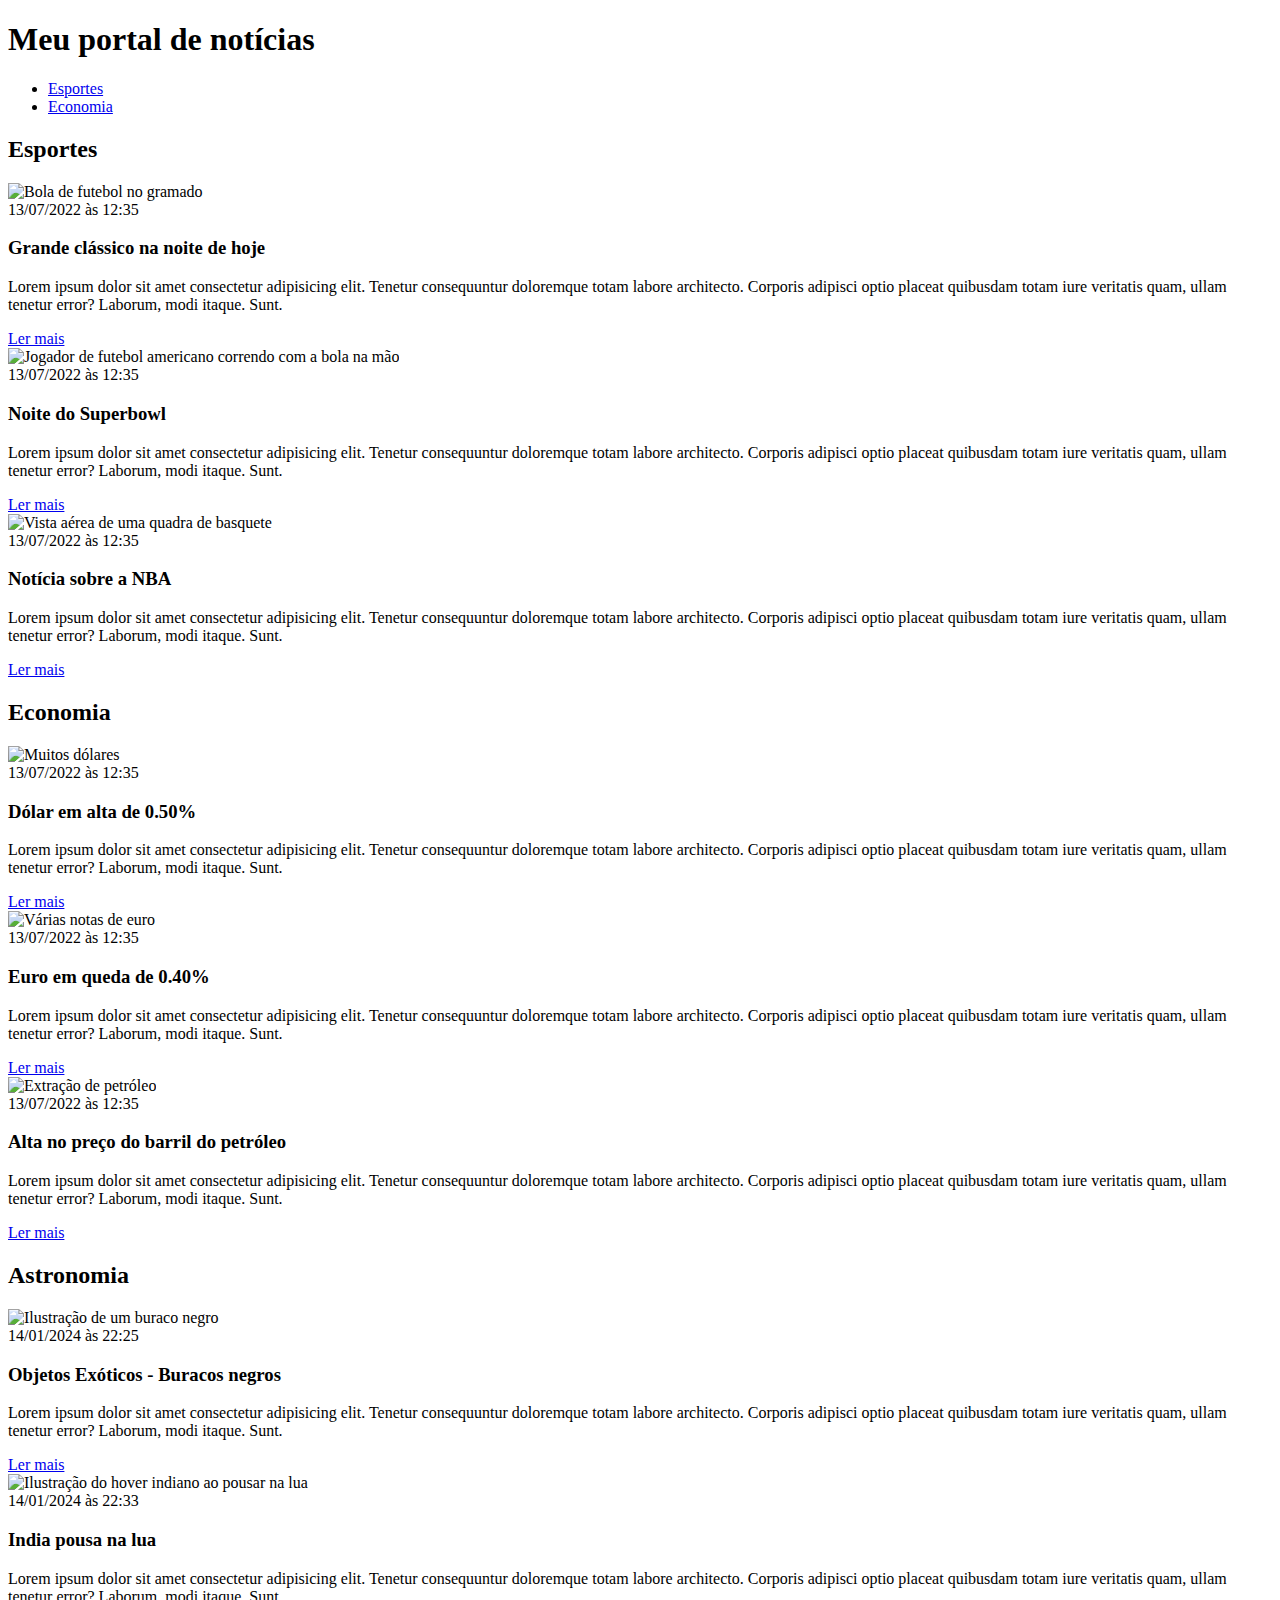
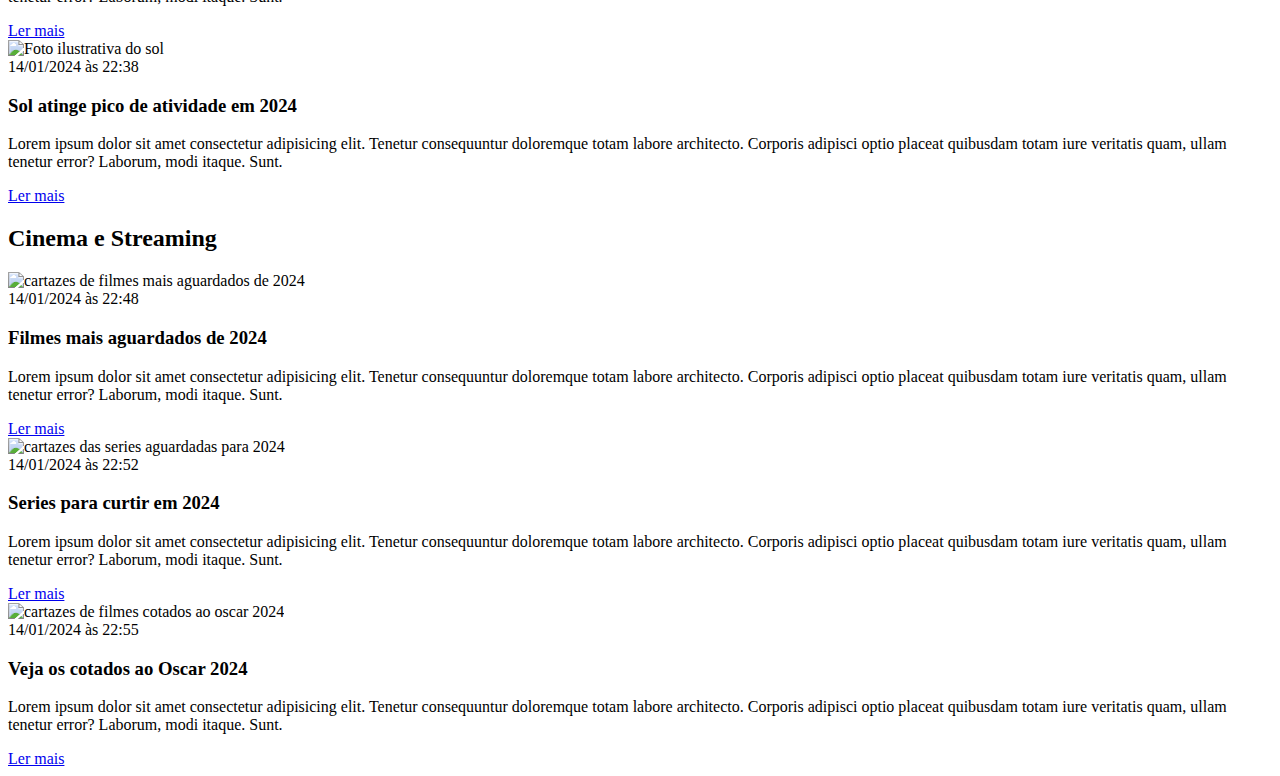
==== index.html @ c01b6b6f "Add arquivo index html do exercicio" ====
<!DOCTYPE html>
<html lang="pt-BR">
<head>
    <meta charset="UTF-8">
    <meta http-equiv="X-UA-Compatible" content="IE=edge">
    <meta name="viewport" content="width=device-width, initial-scale=1.0">
    <title>Meu portal de notícias</title>
    <link rel="stylesheet" href="./main.css" />
</head>
<body>
    <header>
        <div class="container">
            <h1>Meu portal de notícias</h1>
            <nav>
                <ul>
                    <li>
                        <a href="#sports" title="Ir para a seção de esportes">Esportes</a>
                    </li>
                    <li>
                        <a href="#economy" title="Ir para a seção de notícias">Economia</a>
                    </li>
                </ul>
            </nav>
        </div>
    </header>
    <section id="sports">
        <div class="container">
            <h2>Esportes</h2>
            <div class="articles">
                <article>
                    <img src="./imagens/futebol.jpg" alt="Bola de futebol no gramado" />
                    <header>
                        <time>13/07/2022 às 12:35</time>
                    </header>
                    <h3>Grande clássico na noite de hoje</h3>
                    <p>
                        Lorem ipsum dolor sit amet consectetur adipisicing elit. Tenetur consequuntur doloremque totam labore architecto. Corporis adipisci optio placeat quibusdam totam iure veritatis quam, ullam tenetur error? Laborum, modi itaque. Sunt.
                    </p>
                    <a href="#" title="Leia a notícia completa">Ler mais</a>
                </article>
                <article>
                    <img src="./imagens/futebol-americano.jpg" alt="Jogador de futebol americano correndo com a bola na mão" />
                    <header>
                        <time>13/07/2022 às 12:35</time>
                    </header>
                    <h3>Noite do Superbowl</h3>
                    <p>
                        Lorem ipsum dolor sit amet consectetur adipisicing elit. Tenetur consequuntur doloremque totam labore architecto. Corporis adipisci optio placeat quibusdam totam iure veritatis quam, ullam tenetur error? Laborum, modi itaque. Sunt.
                    </p>
                    <a href="#" title="Leia a notícia completa">Ler mais</a>
                </article>
                <article>
                    <img src="./imagens/basquete.jpg" title="Vista aérea de uma quadra de basquete" />
                    <header>
                        <time>13/07/2022 às 12:35</time>
                    </header>
                    <h3>Notícia sobre a NBA</h3>
                    <p>
                        Lorem ipsum dolor sit amet consectetur adipisicing elit. Tenetur consequuntur doloremque totam labore architecto. Corporis adipisci optio placeat quibusdam totam iure veritatis quam, ullam tenetur error? Laborum, modi itaque. Sunt.
                    </p>
                    <a href="#" title="Leia a notícia completa">Ler mais</a>
                </article>
            </div>
        </div>
    </section>
    <section id="economy">
        <div class="container">
            <h2>Economia</h2>
            <div class="articles">
                <article>
                    <img src="./imagens/dolares.jpg" alt="Muitos dólares" />
                    <header>
                        <time>13/07/2022 às 12:35</time>
                    </header>
                    <h3>Dólar em alta de 0.50%</h3>
                    <p>
                        Lorem ipsum dolor sit amet consectetur adipisicing elit. Tenetur consequuntur doloremque totam labore architecto. Corporis adipisci optio placeat quibusdam totam iure veritatis quam, ullam tenetur error? Laborum, modi itaque. Sunt.
                    </p>
                    <a href="#" title="Leia a notícia completa">Ler mais</a>
                </article>
                <article>
                    <img src="./imagens/euro.jpg" alt="Várias notas de euro" />
                    <header>
                        <time>13/07/2022 às 12:35</time>
                    </header>
                    <h3>Euro em queda de 0.40%</h3>
                    <p>
                        Lorem ipsum dolor sit amet consectetur adipisicing elit. Tenetur consequuntur doloremque totam labore architecto. Corporis adipisci optio placeat quibusdam totam iure veritatis quam, ullam tenetur error? Laborum, modi itaque. Sunt.
                    </p>
                    <a href="#" title="Leia a notícia completa">Ler mais</a>
                </article>
                <article>
                    <img src="./imagens/petroleo.jpg" alt="Extração de petróleo" />
                    <header>
                        <time>13/07/2022 às 12:35</time>
                    </header>
                    <h3>Alta no preço do barril do petróleo</h3>
                    <p>
                        Lorem ipsum dolor sit amet consectetur adipisicing elit. Tenetur consequuntur doloremque totam labore architecto. Corporis adipisci optio placeat quibusdam totam iure veritatis quam, ullam tenetur error? Laborum, modi itaque. Sunt.
                    </p>
                    <a href="#" title="Leia a notícia completa">Ler mais</a>
                </article>
            </div>
        </div>
    </section>
    <section id="astronomy">
        <div class="container">
            <h2>Astronomia</h2>
            <div class="articles">
                <article>
                    <img src="./imagens/blackhole.jpg" alt="Ilustração de um buraco negro" />
                    <header>
                        <time>14/01/2024 às 22:25</time>
                    </header>
                    <h3>Objetos Exóticos - Buracos negros</h3>
                    <p>
                        Lorem ipsum dolor sit amet consectetur adipisicing elit. Tenetur consequuntur doloremque totam labore architecto. Corporis adipisci optio placeat quibusdam totam iure veritatis quam, ullam tenetur error? Laborum, modi itaque. Sunt.
                    </p>
                    <a href="#" title="Leia a notícia completa">Ler mais</a>
                </article>
                <article>
                    <img src="./imagens/indi_moon.jpg" alt="Ilustração do hover indiano ao pousar na lua" />
                    <header>
                        <time>14/01/2024 às 22:33</time>
                    </header>
                    <h3>India pousa na lua</h3>
                    <p>
                        Lorem ipsum dolor sit amet consectetur adipisicing elit. Tenetur consequuntur doloremque totam labore architecto. Corporis adipisci optio placeat quibusdam totam iure veritatis quam, ullam tenetur error? Laborum, modi itaque. Sunt.
                    </p>
                    <a href="#" title="Leia a notícia completa">Ler mais</a>
                </article>
                <article>
                    <img src="./imagens/sol.jpg" alt="Foto ilustrativa do sol" />
                    <header>
                        <time>14/01/2024 às 22:38</time>
                    </header>
                    <h3>Sol atinge pico de atividade em 2024</h3>
                    <p>
                        Lorem ipsum dolor sit amet consectetur adipisicing elit. Tenetur consequuntur doloremque totam labore architecto. Corporis adipisci optio placeat quibusdam totam iure veritatis quam, ullam tenetur error? Laborum, modi itaque. Sunt.
                    </p>
                    <a href="#" title="Leia a notícia completa">Ler mais</a>
                </article>
            </div>
        </div>
    </section>
    <section id="cinema">
        <div class="container">
            <h2>Cinema e Streaming</h2>
            <div class="articles">
                <article>
                    <img src="./imagens/filmes.jpg" alt="cartazes de filmes mais aguardados de 2024" />
                    <header>
                        <time>14/01/2024 às 22:48</time>
                    </header>
                    <h3>Filmes mais aguardados de 2024</h3>
                    <p>
                        Lorem ipsum dolor sit amet consectetur adipisicing elit. Tenetur consequuntur doloremque totam labore architecto. Corporis adipisci optio placeat quibusdam totam iure veritatis quam, ullam tenetur error? Laborum, modi itaque. Sunt.
                    </p>
                    <a href="#" title="Leia a notícia completa">Ler mais</a>
                </article>
                <article>
                    <img src="./imagens/series.webp" alt="cartazes das series aguardadas para 2024" />
                    <header>
                        <time>14/01/2024 às 22:52</time>
                    </header>
                    <h3>Series para curtir em 2024</h3>
                    <p>
                        Lorem ipsum dolor sit amet consectetur adipisicing elit. Tenetur consequuntur doloremque totam labore architecto. Corporis adipisci optio placeat quibusdam totam iure veritatis quam, ullam tenetur error? Laborum, modi itaque. Sunt.
                    </p>
                    <a href="#" title="Leia a notícia completa">Ler mais</a>
                </article>
                <article>
                    <img src="./imagens/oscar.jpg" alt="cartazes de filmes cotados ao oscar 2024" />
                    <header>
                        <time>14/01/2024 às 22:55</time>
                    </header>
                    <h3>Veja os cotados ao Oscar 2024</h3>
                    <p>
                        Lorem ipsum dolor sit amet consectetur adipisicing elit. Tenetur consequuntur doloremque totam labore architecto. Corporis adipisci optio placeat quibusdam totam iure veritatis quam, ullam tenetur error? Laborum, modi itaque. Sunt.
                    </p>
                    <a href="#" title="Leia a notícia completa">Ler mais</a>
                </article>
            </div>
        </div>
    </section>
</body>
</html>
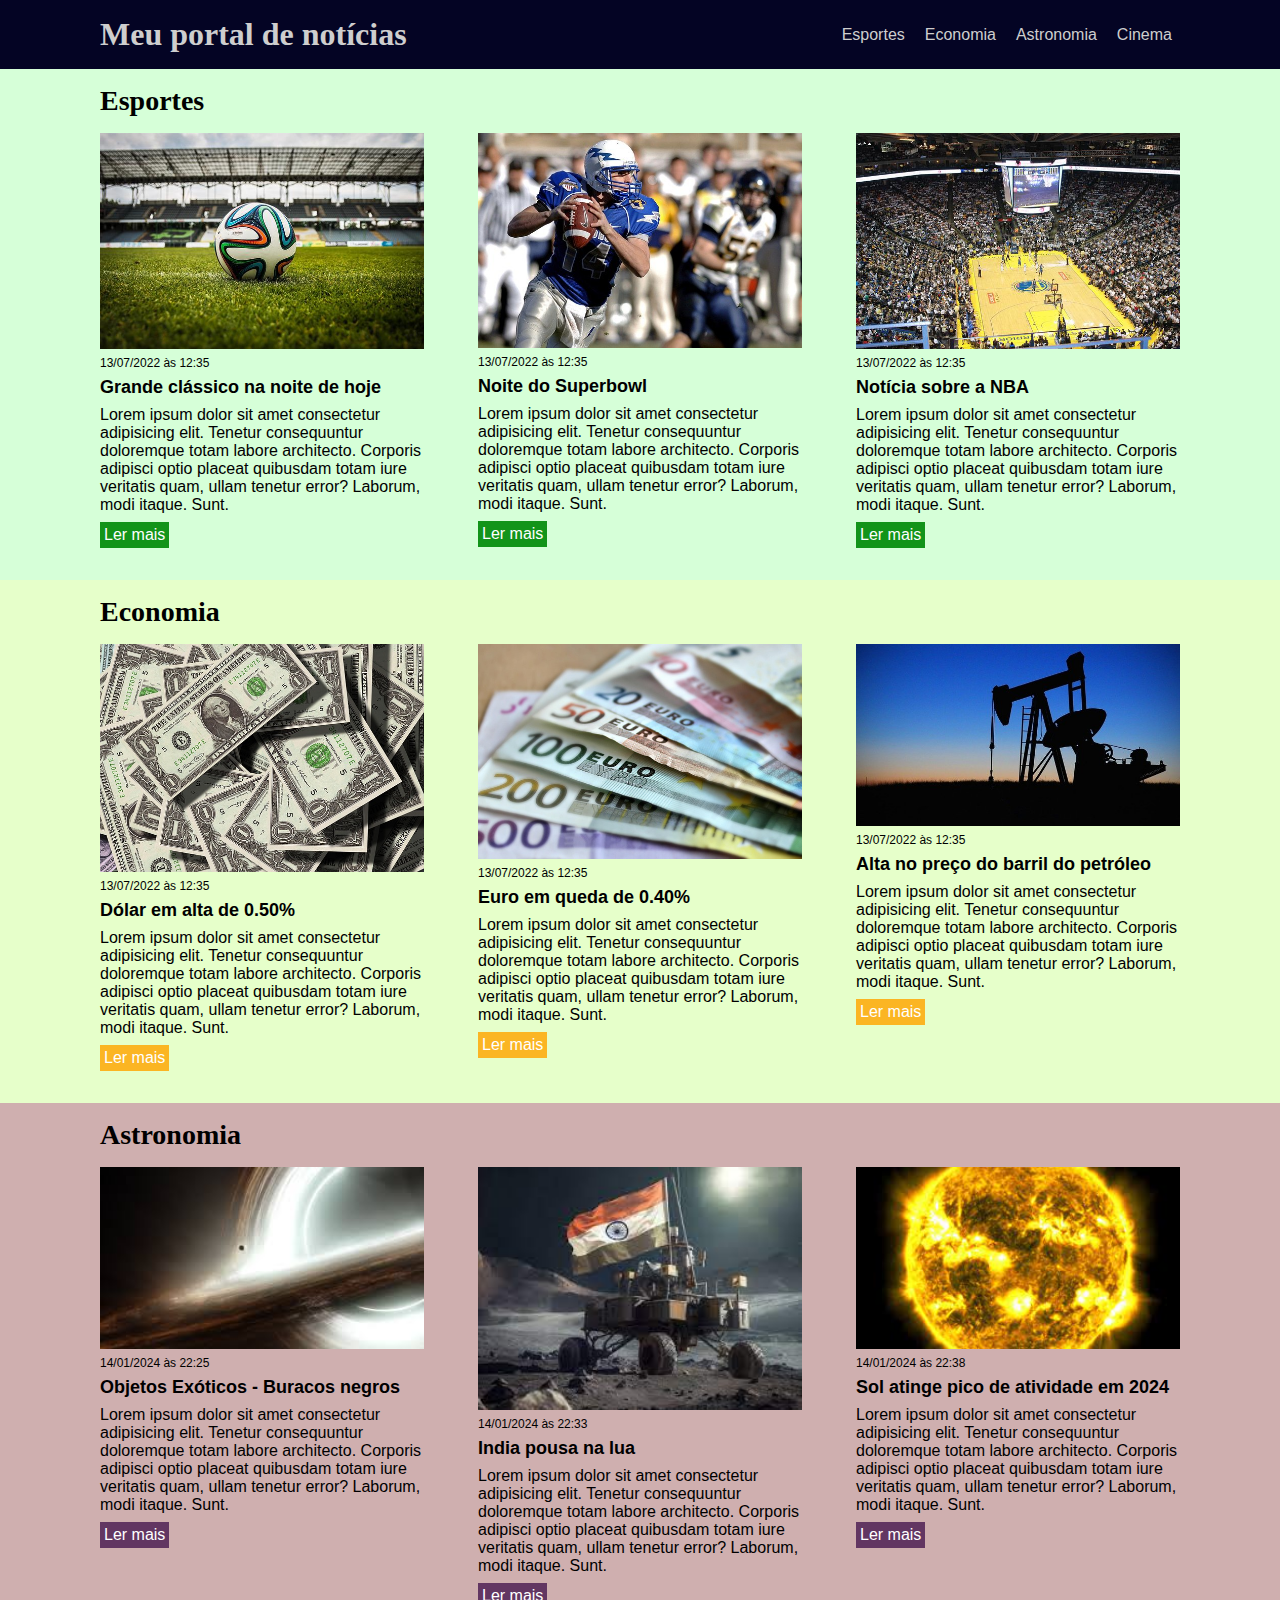
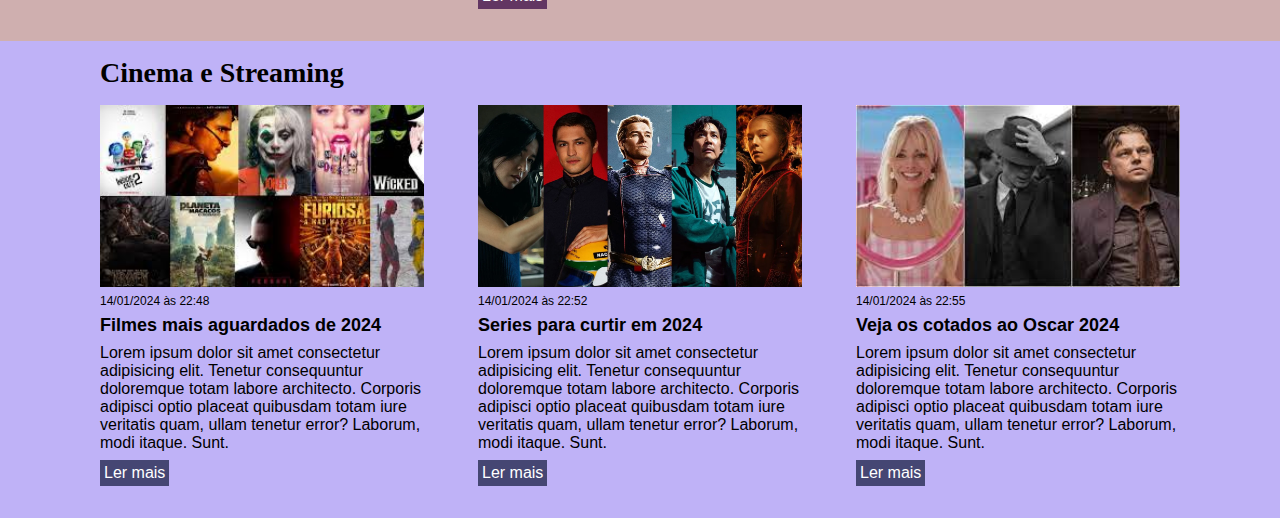
==== commit 1e3d2fe7: "Add botões de navegação às seções astronomia e cinema" ====
--- a/index.html
+++ b/index.html
@@ -18,6 +18,12 @@
                     </li>
                     <li>
                         <a href="#economy" title="Ir para a seção de notícias">Economia</a>
+                    </li>
+                    <li>
+                        <a href="#astronomy" title="Ir para a seção de astronomia">Astronomia</a>
+                    </li>
+                    <li>
+                        <a href="#cinema" title="Ir para a seção de cinema">Cinema</a>
                     </li>
                 </ul>
             </nav>
--- a/main.css
+++ b/main.css
@@ -0,0 +1,123 @@
+* {
+  box-sizing: border-box;
+  margin: 0px;
+  padding: 0px;
+}
+
+body > header{
+  background-color: rgb(4, 4, 36);
+  padding: 16px 0;
+  color:rgb(206, 206, 206);
+}
+
+header li a{
+  color:rgb(206, 206, 206);
+  text-decoration: none;
+  margin: auto 8px;
+  font-family: Verdana, Geneva, Tahoma, sans-serif;
+}
+
+header .container{
+  display: flex;
+  justify-content: space-between;
+  align-items: center;
+}
+
+header li{
+  display: inline;
+} 
+
+time{
+  font-size: 12px;
+}
+
+.container{
+  width: 1080px;
+  margin: 0 auto;
+}
+
+.articles{
+  display: flex;
+  flex-wrap: wrap;
+  justify-content: space-between;
+}
+
+.articles img{
+  width: 100%;
+}
+
+article a{
+  text-decoration: none;
+  font-weight: 500;
+  padding: 4px;
+  display: inline-block;
+  margin-top: 8px;
+}
+
+article a:hover{
+  text-decoration:underline;
+}
+
+article{
+  width: 30%;
+}
+
+article h3{
+  margin-top: 6px;
+  margin-bottom: 8px;
+  font-size: 18px;
+}
+
+section{
+  padding: 16px 0;
+}
+
+section h2,
+.articles article{
+  margin-bottom: 16px;
+}
+
+.articles article{
+  font-family: Arial, Helvetica, sans-serif;
+  font-size: 16px;
+}
+
+h2{
+  font-size: 28px ;
+}
+
+#sports{
+  background-color: rgba(152, 255, 157, 0.4);
+}
+
+#sports .articles article a{
+  background-color: rgb(18, 148, 25);
+  color: white;
+}
+
+#economy{
+  background-color: rgba(209, 255, 156, 0.534);
+}
+
+#economy .articles article a{
+  background-color: rgba(255, 166, 0, 0.829);
+  color: white;
+}
+
+#astronomy{
+  background-color: rgba(167, 110, 110, 0.548);
+}
+
+#astronomy .articles article a{
+  background-color: rgba(97, 52, 97, 0.993);
+  color: white;
+}
+
+#cinema{
+  background-color: rgb(191, 178, 247);
+}
+
+#cinema .articles article a{
+  background-color: rgba(68, 69, 114, 0.993);
+  color: white;
+}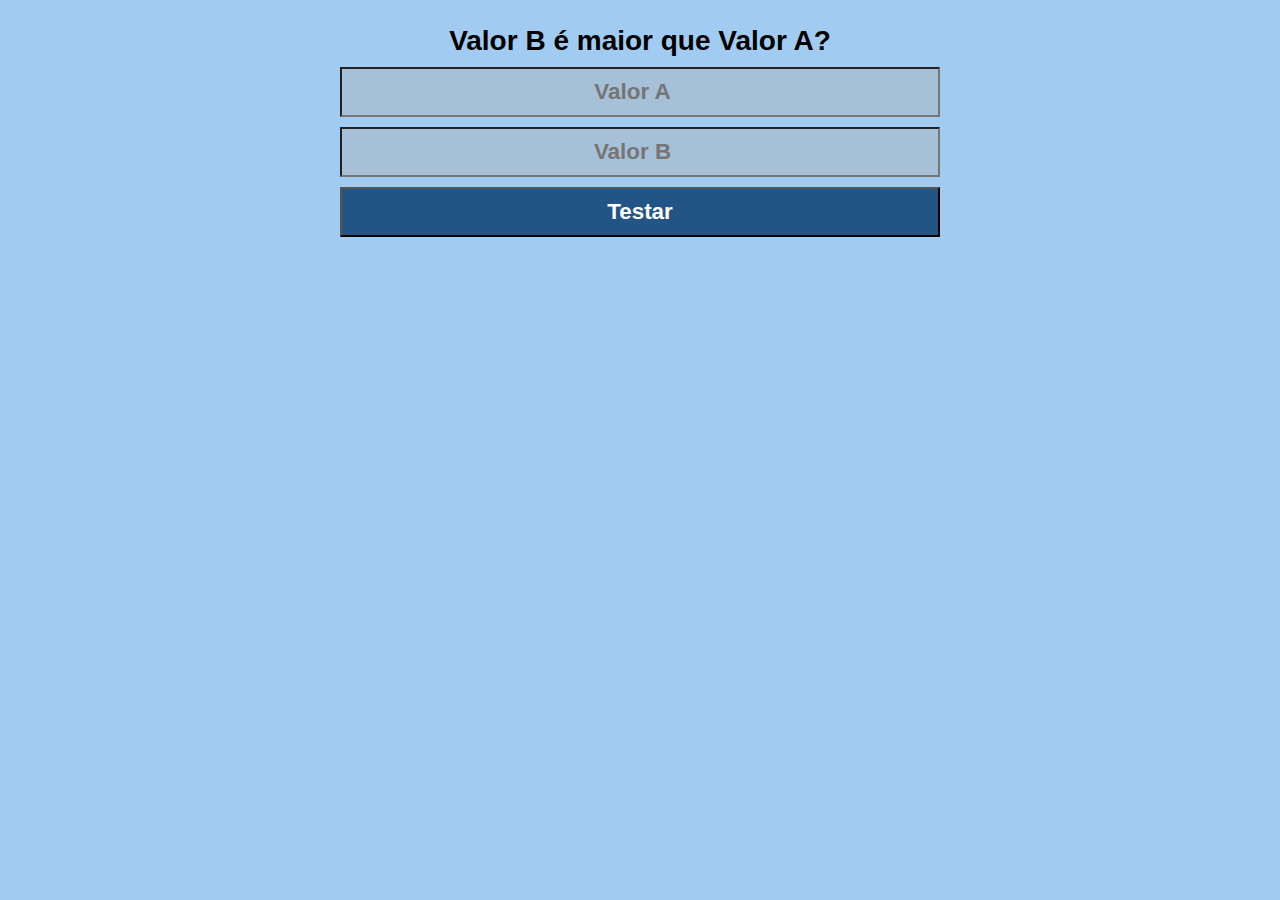
==== commit 25224af7: "Add exercicio comparacao numeros" ====
--- a/index.html
+++ b/index.html
@@ -1,193 +1,19 @@
 <!DOCTYPE html>
-<html lang="pt-BR">
+<html lang="pt-br">
 <head>
-    <meta charset="UTF-8">
-    <meta http-equiv="X-UA-Compatible" content="IE=edge">
-    <meta name="viewport" content="width=device-width, initial-scale=1.0">
-    <title>Meu portal de notícias</title>
-    <link rel="stylesheet" href="./main.css" />
+  <meta charset="UTF-8">
+  <meta name="viewport" content="width=device-width, initial-scale=1.0">
+  <title>Document</title>
+  <link rel="stylesheet" href="./main.css">
 </head>
-<body>
-    <header>
-        <div class="container">
-            <h1>Meu portal de notícias</h1>
-            <nav>
-                <ul>
-                    <li>
-                        <a href="#sports" title="Ir para a seção de esportes">Esportes</a>
-                    </li>
-                    <li>
-                        <a href="#economy" title="Ir para a seção de notícias">Economia</a>
-                    </li>
-                    <li>
-                        <a href="#astronomy" title="Ir para a seção de astronomia">Astronomia</a>
-                    </li>
-                    <li>
-                        <a href="#cinema" title="Ir para a seção de cinema">Cinema</a>
-                    </li>
-                </ul>
-            </nav>
-        </div>
-    </header>
-    <section id="sports">
-        <div class="container">
-            <h2>Esportes</h2>
-            <div class="articles">
-                <article>
-                    <img src="./imagens/futebol.jpg" alt="Bola de futebol no gramado" />
-                    <header>
-                        <time>13/07/2022 às 12:35</time>
-                    </header>
-                    <h3>Grande clássico na noite de hoje</h3>
-                    <p>
-                        Lorem ipsum dolor sit amet consectetur adipisicing elit. Tenetur consequuntur doloremque totam labore architecto. Corporis adipisci optio placeat quibusdam totam iure veritatis quam, ullam tenetur error? Laborum, modi itaque. Sunt.
-                    </p>
-                    <a href="#" title="Leia a notícia completa">Ler mais</a>
-                </article>
-                <article>
-                    <img src="./imagens/futebol-americano.jpg" alt="Jogador de futebol americano correndo com a bola na mão" />
-                    <header>
-                        <time>13/07/2022 às 12:35</time>
-                    </header>
-                    <h3>Noite do Superbowl</h3>
-                    <p>
-                        Lorem ipsum dolor sit amet consectetur adipisicing elit. Tenetur consequuntur doloremque totam labore architecto. Corporis adipisci optio placeat quibusdam totam iure veritatis quam, ullam tenetur error? Laborum, modi itaque. Sunt.
-                    </p>
-                    <a href="#" title="Leia a notícia completa">Ler mais</a>
-                </article>
-                <article>
-                    <img src="./imagens/basquete.jpg" title="Vista aérea de uma quadra de basquete" />
-                    <header>
-                        <time>13/07/2022 às 12:35</time>
-                    </header>
-                    <h3>Notícia sobre a NBA</h3>
-                    <p>
-                        Lorem ipsum dolor sit amet consectetur adipisicing elit. Tenetur consequuntur doloremque totam labore architecto. Corporis adipisci optio placeat quibusdam totam iure veritatis quam, ullam tenetur error? Laborum, modi itaque. Sunt.
-                    </p>
-                    <a href="#" title="Leia a notícia completa">Ler mais</a>
-                </article>
-            </div>
-        </div>
-    </section>
-    <section id="economy">
-        <div class="container">
-            <h2>Economia</h2>
-            <div class="articles">
-                <article>
-                    <img src="./imagens/dolares.jpg" alt="Muitos dólares" />
-                    <header>
-                        <time>13/07/2022 às 12:35</time>
-                    </header>
-                    <h3>Dólar em alta de 0.50%</h3>
-                    <p>
-                        Lorem ipsum dolor sit amet consectetur adipisicing elit. Tenetur consequuntur doloremque totam labore architecto. Corporis adipisci optio placeat quibusdam totam iure veritatis quam, ullam tenetur error? Laborum, modi itaque. Sunt.
-                    </p>
-                    <a href="#" title="Leia a notícia completa">Ler mais</a>
-                </article>
-                <article>
-                    <img src="./imagens/euro.jpg" alt="Várias notas de euro" />
-                    <header>
-                        <time>13/07/2022 às 12:35</time>
-                    </header>
-                    <h3>Euro em queda de 0.40%</h3>
-                    <p>
-                        Lorem ipsum dolor sit amet consectetur adipisicing elit. Tenetur consequuntur doloremque totam labore architecto. Corporis adipisci optio placeat quibusdam totam iure veritatis quam, ullam tenetur error? Laborum, modi itaque. Sunt.
-                    </p>
-                    <a href="#" title="Leia a notícia completa">Ler mais</a>
-                </article>
-                <article>
-                    <img src="./imagens/petroleo.jpg" alt="Extração de petróleo" />
-                    <header>
-                        <time>13/07/2022 às 12:35</time>
-                    </header>
-                    <h3>Alta no preço do barril do petróleo</h3>
-                    <p>
-                        Lorem ipsum dolor sit amet consectetur adipisicing elit. Tenetur consequuntur doloremque totam labore architecto. Corporis adipisci optio placeat quibusdam totam iure veritatis quam, ullam tenetur error? Laborum, modi itaque. Sunt.
-                    </p>
-                    <a href="#" title="Leia a notícia completa">Ler mais</a>
-                </article>
-            </div>
-        </div>
-    </section>
-    <section id="astronomy">
-        <div class="container">
-            <h2>Astronomia</h2>
-            <div class="articles">
-                <article>
-                    <img src="./imagens/blackhole.jpg" alt="Ilustração de um buraco negro" />
-                    <header>
-                        <time>14/01/2024 às 22:25</time>
-                    </header>
-                    <h3>Objetos Exóticos - Buracos negros</h3>
-                    <p>
-                        Lorem ipsum dolor sit amet consectetur adipisicing elit. Tenetur consequuntur doloremque totam labore architecto. Corporis adipisci optio placeat quibusdam totam iure veritatis quam, ullam tenetur error? Laborum, modi itaque. Sunt.
-                    </p>
-                    <a href="#" title="Leia a notícia completa">Ler mais</a>
-                </article>
-                <article>
-                    <img src="./imagens/indi_moon.jpg" alt="Ilustração do hover indiano ao pousar na lua" />
-                    <header>
-                        <time>14/01/2024 às 22:33</time>
-                    </header>
-                    <h3>India pousa na lua</h3>
-                    <p>
-                        Lorem ipsum dolor sit amet consectetur adipisicing elit. Tenetur consequuntur doloremque totam labore architecto. Corporis adipisci optio placeat quibusdam totam iure veritatis quam, ullam tenetur error? Laborum, modi itaque. Sunt.
-                    </p>
-                    <a href="#" title="Leia a notícia completa">Ler mais</a>
-                </article>
-                <article>
-                    <img src="./imagens/sol.jpg" alt="Foto ilustrativa do sol" />
-                    <header>
-                        <time>14/01/2024 às 22:38</time>
-                    </header>
-                    <h3>Sol atinge pico de atividade em 2024</h3>
-                    <p>
-                        Lorem ipsum dolor sit amet consectetur adipisicing elit. Tenetur consequuntur doloremque totam labore architecto. Corporis adipisci optio placeat quibusdam totam iure veritatis quam, ullam tenetur error? Laborum, modi itaque. Sunt.
-                    </p>
-                    <a href="#" title="Leia a notícia completa">Ler mais</a>
-                </article>
-            </div>
-        </div>
-    </section>
-    <section id="cinema">
-        <div class="container">
-            <h2>Cinema e Streaming</h2>
-            <div class="articles">
-                <article>
-                    <img src="./imagens/filmes.jpg" alt="cartazes de filmes mais aguardados de 2024" />
-                    <header>
-                        <time>14/01/2024 às 22:48</time>
-                    </header>
-                    <h3>Filmes mais aguardados de 2024</h3>
-                    <p>
-                        Lorem ipsum dolor sit amet consectetur adipisicing elit. Tenetur consequuntur doloremque totam labore architecto. Corporis adipisci optio placeat quibusdam totam iure veritatis quam, ullam tenetur error? Laborum, modi itaque. Sunt.
-                    </p>
-                    <a href="#" title="Leia a notícia completa">Ler mais</a>
-                </article>
-                <article>
-                    <img src="./imagens/series.webp" alt="cartazes das series aguardadas para 2024" />
-                    <header>
-                        <time>14/01/2024 às 22:52</time>
-                    </header>
-                    <h3>Series para curtir em 2024</h3>
-                    <p>
-                        Lorem ipsum dolor sit amet consectetur adipisicing elit. Tenetur consequuntur doloremque totam labore architecto. Corporis adipisci optio placeat quibusdam totam iure veritatis quam, ullam tenetur error? Laborum, modi itaque. Sunt.
-                    </p>
-                    <a href="#" title="Leia a notícia completa">Ler mais</a>
-                </article>
-                <article>
-                    <img src="./imagens/oscar.jpg" alt="cartazes de filmes cotados ao oscar 2024" />
-                    <header>
-                        <time>14/01/2024 às 22:55</time>
-                    </header>
-                    <h3>Veja os cotados ao Oscar 2024</h3>
-                    <p>
-                        Lorem ipsum dolor sit amet consectetur adipisicing elit. Tenetur consequuntur doloremque totam labore architecto. Corporis adipisci optio placeat quibusdam totam iure veritatis quam, ullam tenetur error? Laborum, modi itaque. Sunt.
-                    </p>
-                    <a href="#" title="Leia a notícia completa">Ler mais</a>
-                </article>
-            </div>
-        </div>
-    </section>
+<body class="container">
+  <h1>Valor B é maior que Valor A?</h1>
+  <form id="form-testar">
+    <input id="numA" type="number" placeholder="Valor A" required>
+    <input id="numB" type="number" placeholder="Valor B" required>
+    <button id="btn" type="submit">Testar</button>
+  </form>
+  <p id="msg"></p>
+  <script src="./main.js"></script>
 </body>
 </html>--- a/main.css
+++ b/main.css
@@ -1,123 +1,52 @@
-* {
+*{
   box-sizing: border-box;
-  margin: 0px;
-  padding: 0px;
-}
-
-body > header{
-  background-color: rgb(4, 4, 36);
-  padding: 16px 0;
-  color:rgb(206, 206, 206);
-}
-
-header li a{
-  color:rgb(206, 206, 206);
-  text-decoration: none;
-  margin: auto 8px;
-  font-family: Verdana, Geneva, Tahoma, sans-serif;
-}
-
-header .container{
-  display: flex;
-  justify-content: space-between;
-  align-items: center;
-}
-
-header li{
-  display: inline;
-} 
-
-time{
-  font-size: 12px;
+  margin: 0;
+  padding: 0;
+  font-family: Arial, Helvetica, sans-serif;
+  font-size: 28px;
+  font-weight: bold;
 }
 
 .container{
-  width: 1080px;
-  margin: 0 auto;
+  background-color: #a1cbf0;
+  max-width: 600px;
+  width: 85%;
+  margin: 25px auto 25px auto; 
 }
 
-.articles{
-  display: flex;
-  flex-wrap: wrap;
-  justify-content: space-between;
+h1{
+  text-align: center;
 }
 
-.articles img{
+input, button, #msg{
+  display: block;
   width: 100%;
+  height: auto;
+  margin: 10px 0;
+  padding: 10px 0 10px 0;
+  font-size: 0.8rem;
+  text-align: center;
 }
 
-article a{
-  text-decoration: none;
-  font-weight: 500;
-  padding: 4px;
-  display: inline-block;
-  margin-top: 8px;
+input{
+  background-color: #abb5be7e;
+  color: black;
 }
 
-article a:hover{
-  text-decoration:underline;
+button{
+  background-color: #225585;
+  color: white;
+  cursor: pointer;
 }
 
-article{
-  width: 30%;
-}
-
-article h3{
-  margin-top: 6px;
-  margin-bottom: 8px;
-  font-size: 18px;
-}
-
-section{
-  padding: 16px 0;
-}
-
-section h2,
-.articles article{
-  margin-bottom: 16px;
-}
-
-.articles article{
-  font-family: Arial, Helvetica, sans-serif;
-  font-size: 16px;
-}
-
-h2{
-  font-size: 28px ;
-}
-
-#sports{
-  background-color: rgba(152, 255, 157, 0.4);
-}
-
-#sports .articles article a{
-  background-color: rgb(18, 148, 25);
+#msg{
   color: white;
 }
 
-#economy{
-  background-color: rgba(209, 255, 156, 0.534);
+.msg-positiva{
+  background-color: green;
 }
 
-#economy .articles article a{
-  background-color: rgba(255, 166, 0, 0.829);
-  color: white;
-}
-
-#astronomy{
-  background-color: rgba(167, 110, 110, 0.548);
-}
-
-#astronomy .articles article a{
-  background-color: rgba(97, 52, 97, 0.993);
-  color: white;
-}
-
-#cinema{
-  background-color: rgb(191, 178, 247);
-}
-
-#cinema .articles article a{
-  background-color: rgba(68, 69, 114, 0.993);
-  color: white;
+.msg-negativa{
+  background-color: red;
 }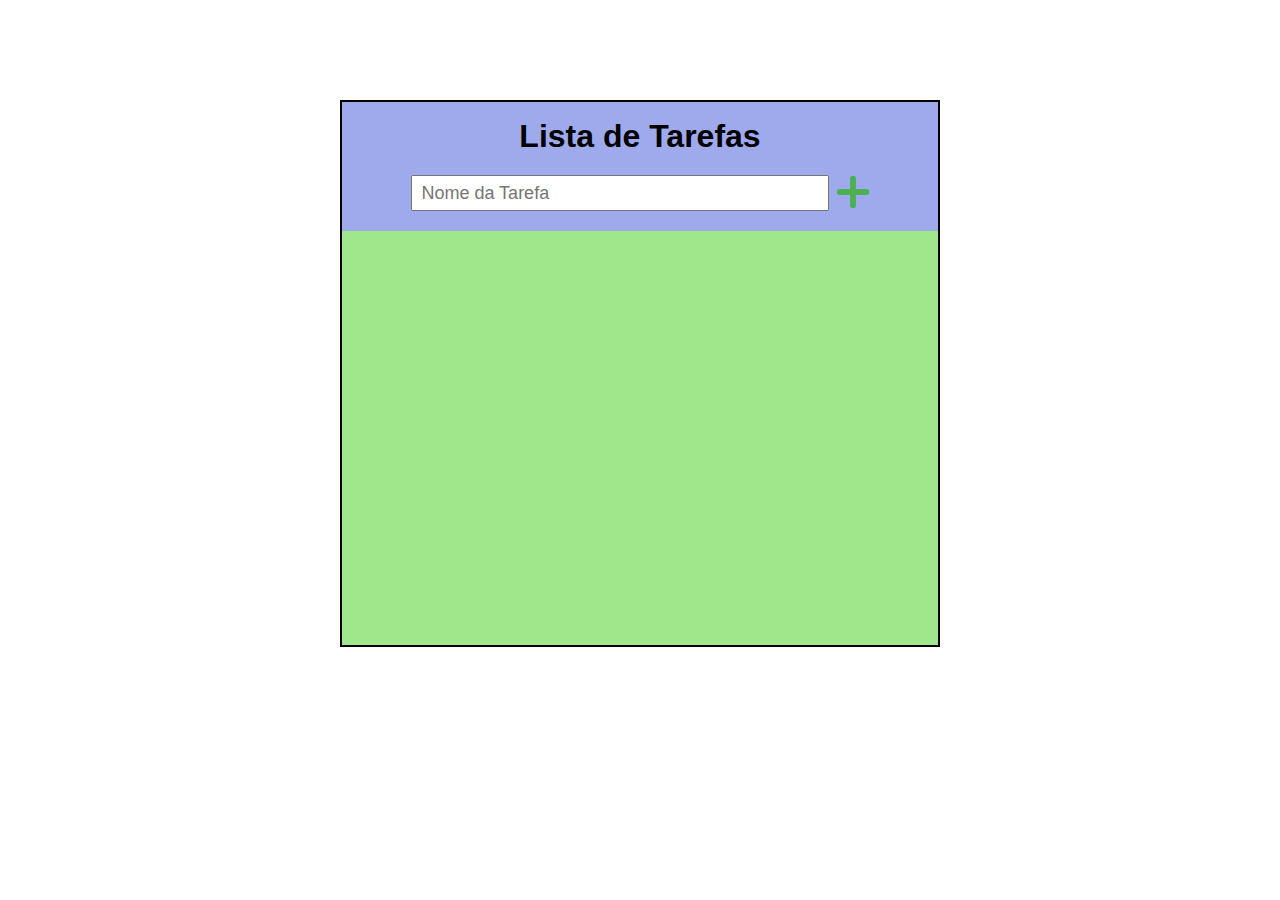
==== commit 52979831: "commit inicial" ====
--- a/index.html
+++ b/index.html
@@ -3,17 +3,23 @@
 <head>
   <meta charset="UTF-8">
   <meta name="viewport" content="width=device-width, initial-scale=1.0">
-  <title>Document</title>
-  <link rel="stylesheet" href="./main.css">
+  <title>Lista de Tarefas</title>
+  <link rel="stylesheet" href="main.css">
 </head>
-<body class="container">
-  <h1>Valor B é maior que Valor A?</h1>
-  <form id="form-testar">
-    <input id="numA" type="number" placeholder="Valor A" required>
-    <input id="numB" type="number" placeholder="Valor B" required>
-    <button id="btn" type="submit">Testar</button>
-  </form>
-  <p id="msg"></p>
+<body>
+  <div class="container">
+    <h1>Lista de Tarefas</h1>
+    <div>
+      <form>
+        <input id="nova-tarefa" type="text" required placeholder="Nome da Tarefa">
+        <button type="submit"><img src="./images/add.png" alt=""></button>
+      </form>
+    </div>
+    <ul id="lst-tarefas">
+      
+    </ul>
+  </div>
+  <script src="https://code.jquery.com/jquery-3.7.1.min.js"></script>
   <script src="./main.js"></script>
 </body>
 </html>--- a/main.css
+++ b/main.css
@@ -2,51 +2,95 @@
   box-sizing: border-box;
   margin: 0;
   padding: 0;
-  font-family: Arial, Helvetica, sans-serif;
-  font-size: 28px;
-  font-weight: bold;
+  font-family: Verdana, Geneva, Tahoma, sans-serif;
 }
 
 .container{
-  background-color: #a1cbf0;
+  display: flex;
+  flex-direction: column;
   max-width: 600px;
-  width: 85%;
-  margin: 25px auto 25px auto; 
+  width: 100%;
+  margin: 100px auto 0 auto;
+  background-color: rgb(159, 170, 236);
+  border: 2px solid black;
+  text-align: center;
 }
 
 h1{
-  text-align: center;
+  padding-top: 16px;  
 }
 
-input, button, #msg{
-  display: block;
-  width: 100%;
-  height: auto;
-  margin: 10px 0;
-  padding: 10px 0 10px 0;
-  font-size: 0.8rem;
-  text-align: center;
+form{
+  display: flex;
+  margin-top: 20px;
+  justify-content: center;
+  align-items: center;
 }
 
 input{
-  background-color: #abb5be7e;
-  color: black;
+  font-size: 18px;
+  width: 70%;
+  height: 36px;
+  padding-left: 8px;
+  outline: none;
 }
 
-button{
-  background-color: #225585;
-  color: white;
+form button{
+  margin-left: 8px;
+  height: 36px;
+  background: none;
+  border: none;
   cursor: pointer;
 }
 
-#msg{
-  color: white;
+form img{
+  height: 32px;
 }
 
-.msg-positiva{
-  background-color: green;
+ul{
+  min-height: 414px;
+  margin-top: 20px;
+  background-color: rgb(159, 231, 138);
 }
 
-.msg-negativa{
-  background-color: red;
+li{
+  align-items: center;
+  display:flex;
+  overflow-wrap:break-word;
+  justify-content: space-between;
+  list-style: none;
+  width: 100%;
+  min-height: 48px;
+  font-size: 22px;
+  padding: 0 8px 0 16px;
+  margin:0 auto 0 0;
+  border-bottom: 2px solid black;
+  border-top: 2px solid black;
+  background-color: rgb(125, 180, 108);
+}
+
+ul button{
+  height: 32px;
+  border: none;
+  margin-left: 8px;
+  background-color: rgba(0, 0, 0, 0);
+  cursor: pointer;
+}
+
+li img{
+  height: 32px;
+}
+
+#btn-acoes{
+  display: none;
+}
+
+ul li:hover #btn-acoes{
+  display:flex;
+}
+
+.checked{
+  text-decoration: line-through;
+  text-decoration-color: red;
+  text-decoration-thickness: 3px;
 }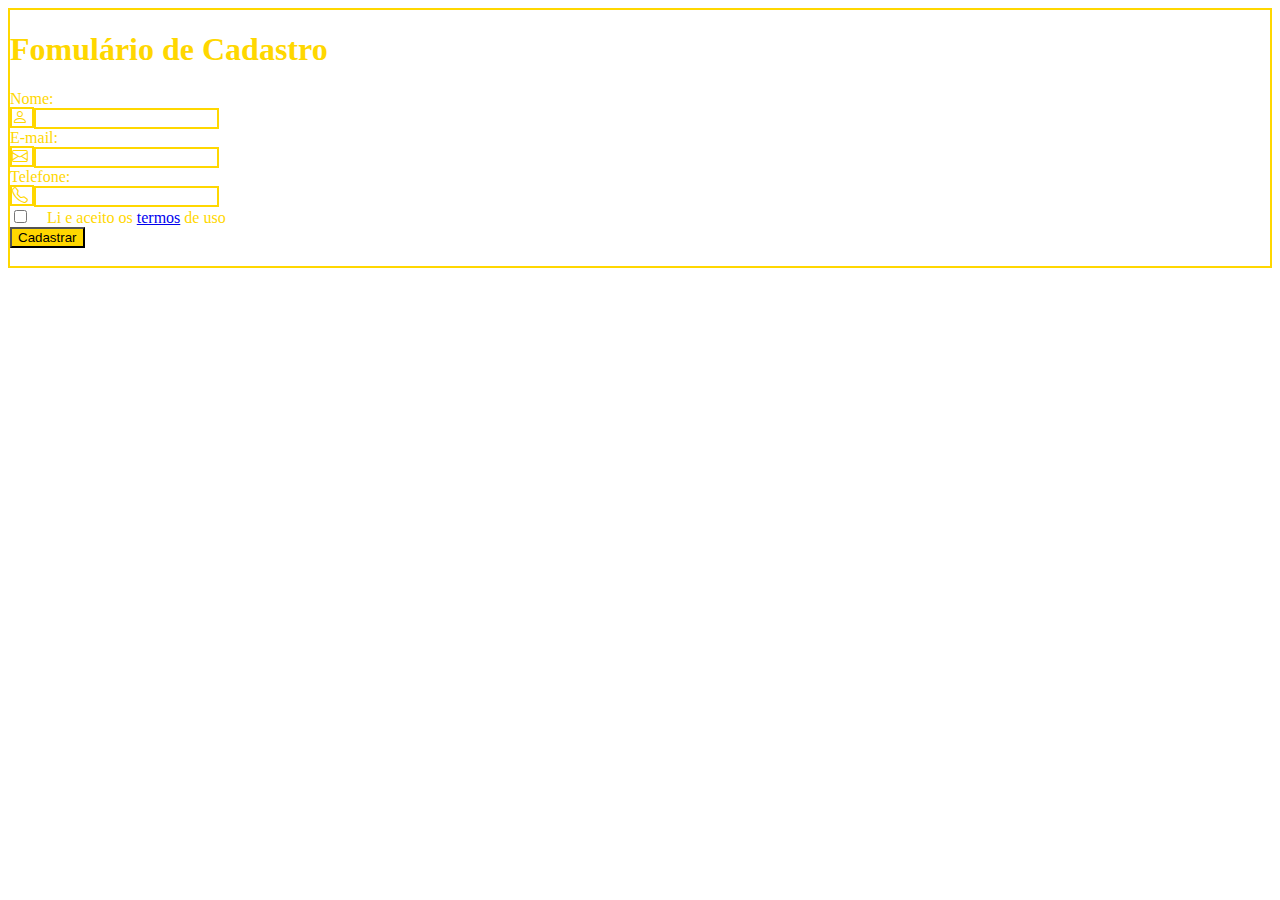
==== commit b6a64a3d: "Add exercicio bootstrap" ====
--- a/index.html
+++ b/index.html
@@ -3,23 +3,51 @@
 <head>
   <meta charset="UTF-8">
   <meta name="viewport" content="width=device-width, initial-scale=1.0">
-  <title>Lista de Tarefas</title>
+  <title>Formulario</title>
+  <link href="https://cdn.jsdelivr.net/npm/bootstrap@5.0.2/dist/css/bootstrap.min.css" rel="stylesheet" integrity="sha384-EVSTQN3/azprG1Anm3QDgpJLIm9Nao0Yz1ztcQTwFspd3yD65VohhpuuCOmLASjC" crossorigin="anonymous">
+  <link rel="stylesheet" href="https://cdn.jsdelivr.net/npm/bootstrap-icons@1.11.3/font/bootstrap-icons.min.css">
   <link rel="stylesheet" href="main.css">
 </head>
-<body>
-  <div class="container">
-    <h1>Lista de Tarefas</h1>
-    <div>
-      <form>
-        <input id="nova-tarefa" type="text" required placeholder="Nome da Tarefa">
-        <button type="submit"><img src="./images/add.png" alt=""></button>
-      </form>
+<body class="container bg-dark bg-gradient" >
+  <div class="col-12">
+    <div class="row border-gold m-4">
+    <div class="p-4 col-lg-6 col-md-12 col-sm-12">
+    <h1 class="h1 text-gold mb-5">Fomulário de Cadastro</h1>
+    <form>
+      <label class="mb-3 text-gold h3" for="name">Nome: </label>
+      <div class="input-group mb-4 text-gold h2">
+        <span class=" bg-transparent input-group-text border-gold ">
+          <i class="bi bi-person text-gold h3 m-0"></i>
+        </span>
+        <input type="text" id="name" class="form-control rounded border-gold bg-transparent text-white">
+      </div>
+      <label class="mb-3 text-gold h3" for="email">E-mail: </label>
+      <div class="input-group mb-4 text-gold h2">
+        <span class=" bg-transparent input-group-text border-gold ">
+          <i class="bi bi-envelope text-gold h3 m-0"></i>
+        </span>
+        <input type="email" id="email" class="form-control rounded border-gold bg-transparent text-white">
+      </div>
+      <label class="mb-3 text-gold h3" for="telefone">Telefone: </label>
+      <div class="input-group mb-5 text-gold h2">
+        <span class=" bg-transparent input-group-text border-gold ">
+          <i class="bi bi-telephone text-gold h3 m-0"></i>
+        </span>
+        <input type="tel" id="telefone" class="form-control rounded border-gold bg-transparent text-white">
+      </div>
+      <div class="input-group mb-3">
+        <input class="form-check-input h4" type="checkbox" id="terms">
+        <label class="form-check-label text-gold h3" for="terms">
+          Li e aceito os <a class="text-white" href="#">termos</a> de uso
+        </label>
+      </div>
+      <button type="submit" class="btn btn-gold col-3 text-dark">Cadastrar</button>
+    </form>
     </div>
-    <ul id="lst-tarefas">
-      
-    </ul>
+    <div class="col-lg-6 d-md-none d-sm-none d-lg-flex justify-content-center align-items-center">
+      <img src="https://via.placeholder.com/500x500" class="mw-100" alt="">
+    </div>
   </div>
-  <script src="https://code.jquery.com/jquery-3.7.1.min.js"></script>
-  <script src="./main.js"></script>
+  <script src="https://cdn.jsdelivr.net/npm/bootstrap@5.0.2/dist/js/bootstrap.bundle.min.js" integrity="sha384-MrcW6ZMFYlzcLA8Nl+NtUVF0sA7MsXsP1UyJoMp4YLEuNSfAP+JcXn/tWtIaxVXM" crossorigin="anonymous"></script>
 </body>
-</html>+</html>
--- a/main.css
+++ b/main.css
@@ -1,96 +1,25 @@
-*{
-  box-sizing: border-box;
-  margin: 0;
-  padding: 0;
-  font-family: Verdana, Geneva, Tahoma, sans-serif;
+.text-gold{
+  color: gold;
 }
 
-.container{
-  display: flex;
-  flex-direction: column;
-  max-width: 600px;
-  width: 100%;
-  margin: 100px auto 0 auto;
-  background-color: rgb(159, 170, 236);
-  border: 2px solid black;
-  text-align: center;
+.border-gold{
+  border: 2px solid gold;
 }
 
-h1{
-  padding-top: 16px;  
+.btn-gold{
+  background-color: gold;
 }
 
-form{
-  display: flex;
-  margin-top: 20px;
-  justify-content: center;
-  align-items: center;
+.form-control:focus{
+  border-color: white;
+  outline: 0;
+  box-shadow: none;
 }
 
-input{
-  font-size: 18px;
-  width: 70%;
-  height: 36px;
-  padding-left: 8px;
-  outline: none;
+#terms{
+  margin-right: 16px;
 }
 
-form button{
-  margin-left: 8px;
-  height: 36px;
-  background: none;
-  border: none;
-  cursor: pointer;
-}
-
-form img{
-  height: 32px;
-}
-
-ul{
-  min-height: 414px;
-  margin-top: 20px;
-  background-color: rgb(159, 231, 138);
-}
-
-li{
-  align-items: center;
-  display:flex;
-  overflow-wrap:break-word;
-  justify-content: space-between;
-  list-style: none;
-  width: 100%;
-  min-height: 48px;
-  font-size: 22px;
-  padding: 0 8px 0 16px;
-  margin:0 auto 0 0;
-  border-bottom: 2px solid black;
-  border-top: 2px solid black;
-  background-color: rgb(125, 180, 108);
-}
-
-ul button{
-  height: 32px;
-  border: none;
-  margin-left: 8px;
-  background-color: rgba(0, 0, 0, 0);
-  cursor: pointer;
-}
-
-li img{
-  height: 32px;
-}
-
-#btn-acoes{
-  display: none;
-}
-
-ul li:hover #btn-acoes{
-  display:flex;
-}
-
-.checked{
-  text-decoration: line-through;
-  text-decoration-color: red;
-  text-decoration-thickness: 3px;
+body{
+  background-repeat: no-repeat;
 }